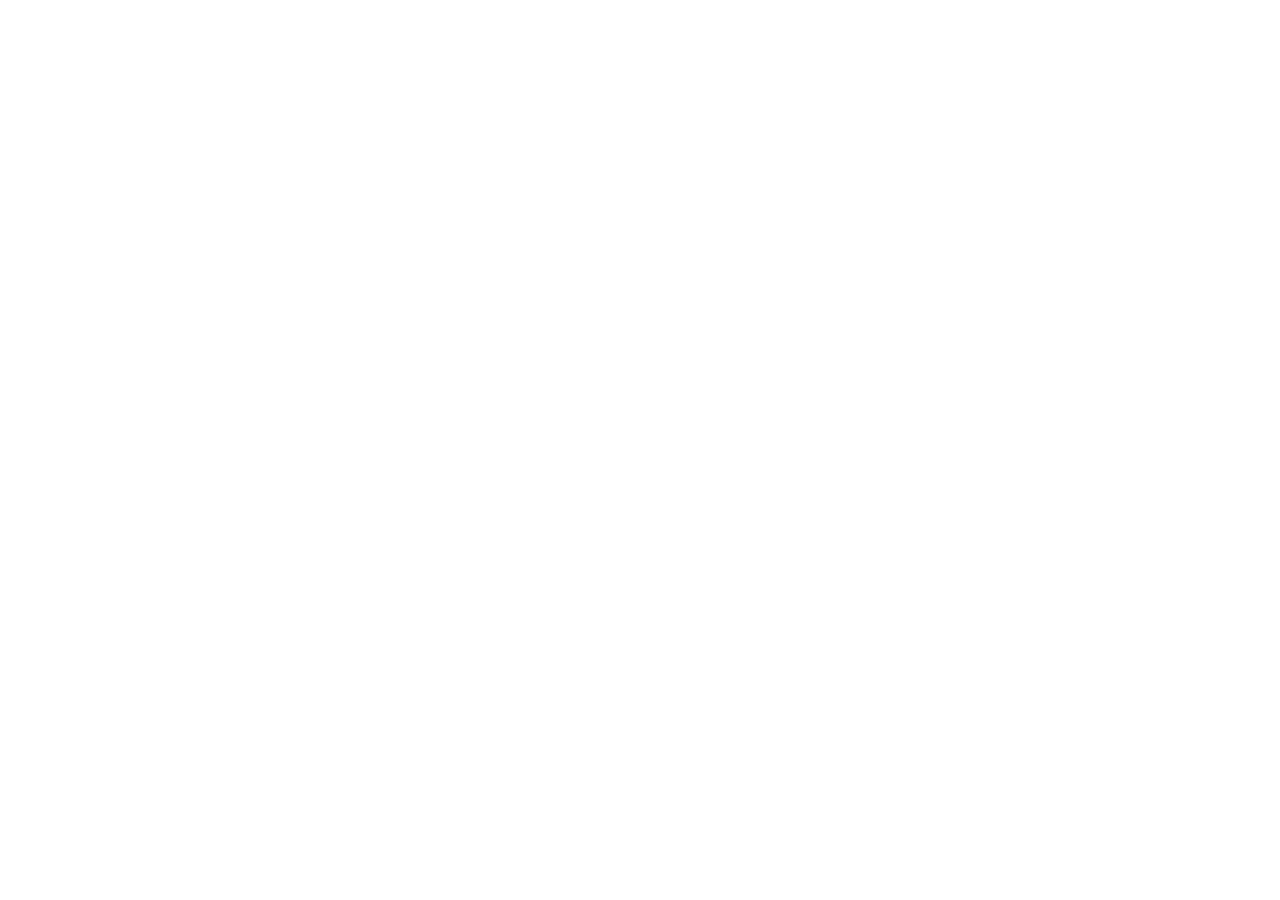
==== index.html @ 957616a2 "Add index.html with redirect to Discord link" ====
<!DOCTYPE html>
<html lang="ja">
<head>
    <meta charset="UTF-8">
    <meta http-equiv="refresh" content="0;url=https://discord.gg/proswipe">
    <title>...</title>
</head>
<body>
    <p>Discord.<a href="https://discord.gg/proswipe">click</a>/</p>
</body>
</html>
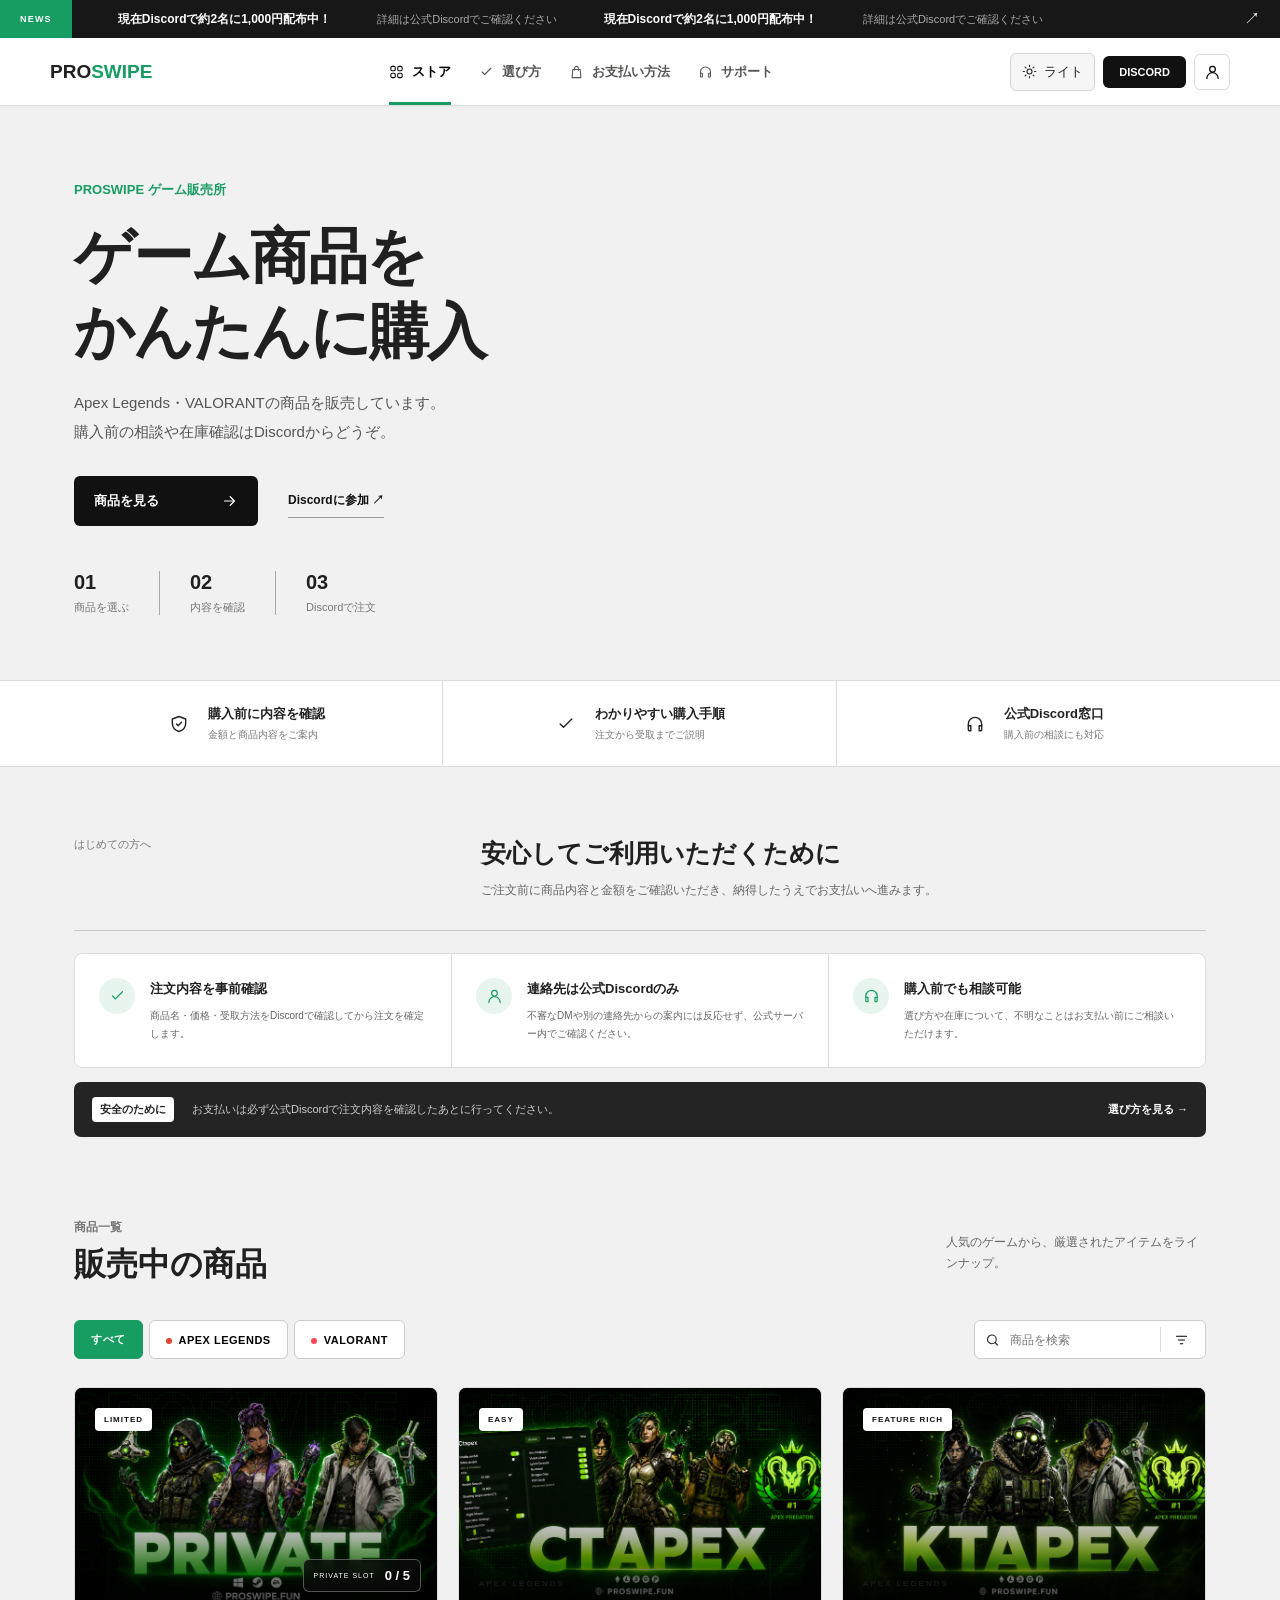
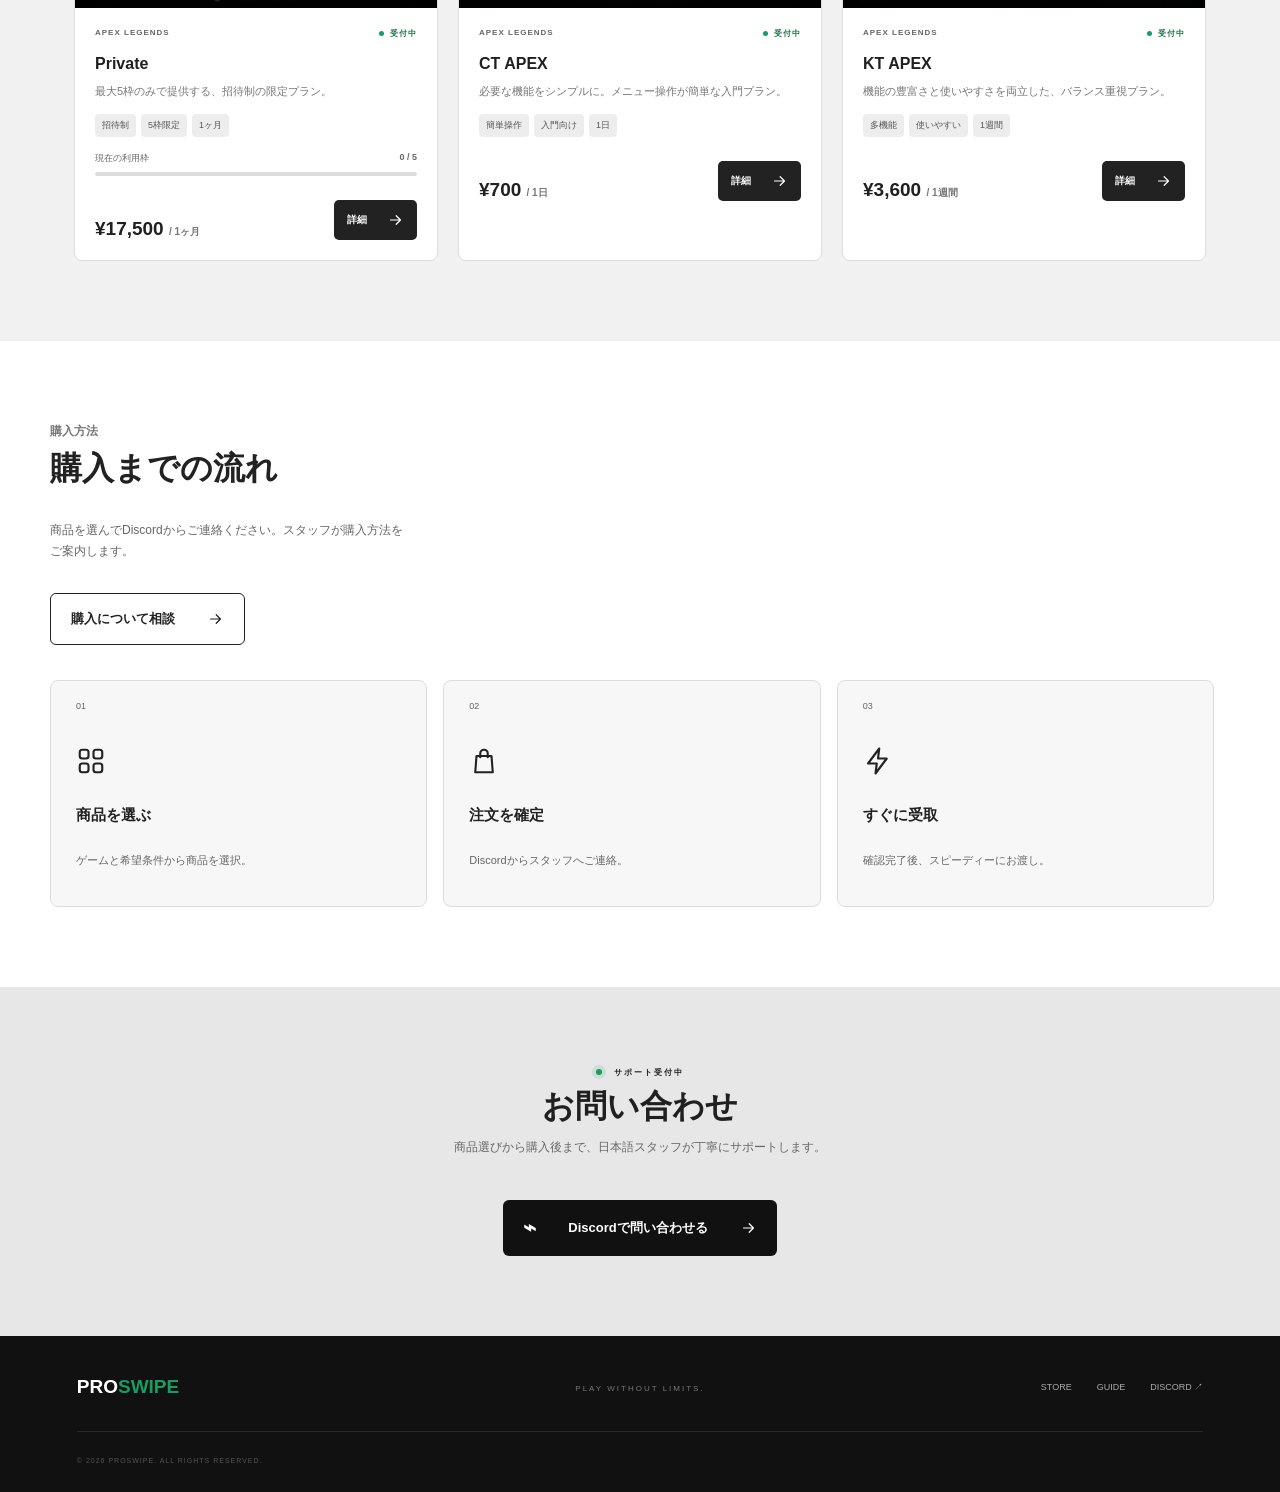
==== commit fb3a25b3: "Add files via upload" ====
--- a/index.html
+++ b/index.html
@@ -1,11 +1,155 @@
-<!DOCTYPE html>
+<!doctype html>
 <html lang="ja">
 <head>
-    <meta charset="UTF-8">
-    <meta http-equiv="refresh" content="0;url=https://discord.gg/proswipe">
-    <title>...</title>
+  <meta charset="UTF-8">
+  <meta name="viewport" content="width=device-width, initial-scale=1.0">
+  <meta name="description" content="PROSWIPE - Apex Legends / VALORANT デジタルストア">
+  <title>PROSWIPE — Game Marketplace</title>
+  <link rel="stylesheet" href="styles.css">
+  <link rel="stylesheet" href="simple.css">
 </head>
 <body>
-    <p>Discord.<a href="https://discord.gg/proswipe">click</a>/</p>
+  <svg class="svg-sprite" aria-hidden="true">
+    <symbol id="i-grid" viewBox="0 0 24 24"><rect x="3" y="3" width="7" height="7" rx="2"/><rect x="14" y="3" width="7" height="7" rx="2"/><rect x="3" y="14" width="7" height="7" rx="2"/><rect x="14" y="14" width="7" height="7" rx="2"/></symbol>
+    <symbol id="i-bag" viewBox="0 0 24 24"><path d="M6 8h12l1 13H5L6 8Z"/><path d="M9 9V6a3 3 0 0 1 6 0v3"/></symbol>
+    <symbol id="i-user" viewBox="0 0 24 24"><circle cx="12" cy="8" r="4"/><path d="M4 21a8 8 0 0 1 16 0"/></symbol>
+    <symbol id="i-search" viewBox="0 0 24 24"><circle cx="11" cy="11" r="7"/><path d="m20 20-4-4"/></symbol>
+    <symbol id="i-shield" viewBox="0 0 24 24"><path d="M12 3 4 6v5c0 5.2 3.4 8.5 8 10 4.6-1.5 8-4.8 8-10V6l-8-3Z"/><path d="m9 12 2 2 4-4"/></symbol>
+    <symbol id="i-bolt" viewBox="0 0 24 24"><path d="m13 2-9 12h7l-1 8 9-12h-7l1-8Z"/></symbol>
+    <symbol id="i-headset" viewBox="0 0 24 24"><path d="M4 14v-2a8 8 0 0 1 16 0v2"/><path d="M4 14h3v6H5a1 1 0 0 1-1-1v-5Zm16 0h-3v6h2a1 1 0 0 0 1-1v-5Z"/></symbol>
+    <symbol id="i-arrow" viewBox="0 0 24 24"><path d="M5 12h14m-6-6 6 6-6 6"/></symbol>
+    <symbol id="i-filter" viewBox="0 0 24 24"><path d="M4 6h16M7 12h10m-7 6h4"/></symbol>
+    <symbol id="i-check" viewBox="0 0 24 24"><path d="m5 12 4 4L19 6"/></symbol>
+    <symbol id="i-menu" viewBox="0 0 24 24"><path d="M4 7h16M4 12h16M4 17h16"/></symbol>
+    <symbol id="i-x" viewBox="0 0 24 24"><path d="m6 6 12 12M18 6 6 18"/></symbol>
+    <symbol id="i-sun" viewBox="0 0 24 24"><circle cx="12" cy="12" r="4"/><path d="M12 2v2m0 16v2M4.93 4.93l1.42 1.42m11.3 11.3 1.42 1.42M2 12h2m16 0h2M4.93 19.07l1.42-1.42m11.3-11.3 1.42-1.42"/></symbol>
+    <symbol id="i-moon" viewBox="0 0 24 24"><path d="M20 15.2A8.5 8.5 0 0 1 8.8 4 8.5 8.5 0 1 0 20 15.2Z"/></symbol>
+  </svg>
+
+  <div class="noise"></div>
+  <a class="news-bar" href="https://discord.gg/proswipe" target="_blank" rel="noopener" aria-label="Discordキャンペーンを見る">
+    <span class="news-label">NEWS</span>
+    <span class="news-window"><span class="news-track"><b>現在Discordで約2名に1,000円配布中！</b><span>詳細は公式Discordでご確認ください</span><b>現在Discordで約2名に1,000円配布中！</b><span>詳細は公式Discordでご確認ください</span></span></span>
+    <span class="news-arrow">↗</span>
+  </a>
+  <header class="topbar">
+    <a class="brand" href="#top" aria-label="PROSWIPE ホーム">
+      <span class="brand-mark"><span></span><span></span><span></span></span>
+      <span>PRO<span>SWIPE</span></span>
+    </a>
+    <nav class="desktop-nav" aria-label="メインナビゲーション">
+      <a class="active" href="#products"><svg><use href="#i-grid"/></svg>ストア</a>
+      <a href="guide.html"><svg><use href="#i-check"/></svg>選び方</a>
+      <a href="payment.html"><svg><use href="#i-bag"/></svg>お支払い方法</a>
+      <a href="#support"><svg><use href="#i-headset"/></svg>サポート</a>
+    </nav>
+    <div class="header-actions">
+      <button class="theme-toggle" type="button" aria-label="ダークモードに切り替え" aria-pressed="false">
+        <svg class="theme-icon sun"><use href="#i-sun"/></svg>
+        <svg class="theme-icon moon"><use href="#i-moon"/></svg>
+        <span class="theme-label">ライト</span>
+      </button>
+      <a class="discord-small" href="https://discord.gg/proswipe" target="_blank" rel="noopener">DISCORD</a>
+      <button class="icon-button" aria-label="アカウント"><svg><use href="#i-user"/></svg></button>
+      <button class="menu-button" aria-label="メニューを開く"><svg><use href="#i-menu"/></svg></button>
+    </div>
+  </header>
+
+  <div class="mobile-menu" aria-hidden="true">
+    <a href="#products">ストア</a><a href="guide.html">選び方</a><a href="payment.html">お支払い方法</a><a href="#support">サポート</a>
+  </div>
+
+  <main id="top">
+    <section class="hero">
+      <div class="hero-copy">
+        <div class="eyebrow">PROSWIPE ゲーム販売所</div>
+        <h1>ゲーム商品を<br>かんたんに購入</h1>
+        <p>Apex Legends・VALORANTの商品を販売しています。<br>購入前の相談や在庫確認はDiscordからどうぞ。</p>
+        <div class="hero-actions">
+          <a class="primary-button" href="#products">商品を見る <svg><use href="#i-arrow"/></svg></a>
+          <a class="text-link" href="https://discord.gg/proswipe" target="_blank" rel="noopener">Discordに参加 <span>↗</span></a>
+        </div>
+        <div class="stats">
+          <div><strong>01</strong><span>商品を選ぶ</span></div>
+          <div><strong>02</strong><span>内容を確認</span></div>
+          <div><strong>03</strong><span>Discordで注文</span></div>
+        </div>
+      </div>
+      <div class="hero-visual" aria-label="PROSWIPE visual">
+        <div class="orbit orbit-one"></div><div class="orbit orbit-two"></div>
+        <div class="crosshair"><span></span><span></span></div>
+        <div class="visual-card back-card"><small>SECURE MARKET</small><b>VALORANT</b><span>VERIFIED</span></div>
+        <div class="visual-card front-card"><div class="card-top"><span>PS / 001</span><span>APEX</span></div><div class="monogram">P</div><div class="card-bottom"><b>PROSWIPE</b><span>PREMIUM<br>SELECTION</span></div></div>
+        <div class="floating-tag tag-one">VERIFIED <svg><use href="#i-check"/></svg></div>
+        <div class="floating-tag tag-two">INSTANT</div>
+      </div>
+    </section>
+
+    <section class="benefit-strip" aria-label="サービスの特徴">
+      <div><svg><use href="#i-shield"/></svg><span><b>購入前に内容を確認</b><small>金額と商品内容をご案内</small></span></div>
+      <div><svg><use href="#i-check"/></svg><span><b>わかりやすい購入手順</b><small>注文から受取までご説明</small></span></div>
+      <div><svg><use href="#i-headset"/></svg><span><b>公式Discord窓口</b><small>購入前の相談にも対応</small></span></div>
+    </section>
+
+    <section class="trust-panel" aria-label="安心して利用するためのご案内">
+      <div class="trust-heading"><span>はじめての方へ</span><h2>安心してご利用いただくために</h2><p>ご注文前に商品内容と金額をご確認いただき、納得したうえでお支払いへ進みます。</p></div>
+      <div class="trust-items">
+        <article><span class="trust-icon"><svg><use href="#i-check"/></svg></span><div><h3>注文内容を事前確認</h3><p>商品名・価格・受取方法をDiscordで確認してから注文を確定します。</p></div></article>
+        <article><span class="trust-icon"><svg><use href="#i-user"/></svg></span><div><h3>連絡先は公式Discordのみ</h3><p>不審なDMや別の連絡先からの案内には反応せず、公式サーバー内でご確認ください。</p></div></article>
+        <article><span class="trust-icon"><svg><use href="#i-headset"/></svg></span><div><h3>購入前でも相談可能</h3><p>選び方や在庫について、不明なことはお支払い前にご相談いただけます。</p></div></article>
+      </div>
+      <div class="trust-alert"><strong>安全のために</strong><span>お支払いは必ず公式Discordで注文内容を確認したあとに行ってください。</span><a href="guide.html">選び方を見る →</a></div>
+    </section>
+
+    <section class="catalog section" id="products">
+      <div class="section-heading">
+        <div><span class="section-number">商品一覧</span><h2>販売中の商品</h2></div>
+        <p>人気のゲームから、厳選されたアイテムをラインナップ。</p>
+      </div>
+      <div class="toolbar">
+        <div class="game-tabs" role="tablist">
+          <button class="tab active" data-game="all">すべて</button>
+          <button class="tab" data-game="apex"><span class="apex-dot"></span>APEX LEGENDS</button>
+          <button class="tab" data-game="valorant"><span class="val-dot"></span>VALORANT</button>
+        </div>
+        <div class="search-wrap"><svg><use href="#i-search"/></svg><input id="product-search" type="search" placeholder="商品を検索" aria-label="商品を検索"><button aria-label="フィルター"><svg><use href="#i-filter"/></svg></button></div>
+      </div>
+
+      <div class="product-grid">
+        <article class="product-card private-product" data-game="apex" data-name="apex legends private プライベート slot 招待制">
+          <div class="product-art product-thumbnail private-thumb"><img src="prvpx.png" alt="Private APEX サムネイル" onerror="this.hidden=true"><span class="badge">LIMITED</span><div class="image-fallback"><strong>PRIVATE</strong><small>APEX LEGENDS</small></div><div class="slot-badge"><span>PRIVATE SLOT</span><b>0 / 5</b></div></div>
+          <div class="product-info"><div class="product-meta"><span>APEX LEGENDS</span><span class="stock slot-open">受付中</span></div><h3>Private</h3><p>最大5枠のみで提供する、招待制の限定プラン。</p><div class="feature-chips"><span>招待制</span><span>5枠限定</span><span>1ヶ月</span></div><div class="slot-meter"><div><span>現在の利用枠</span><b>0 / 5</b></div><div class="meter"><i style="width:0%"></i></div></div><div class="product-bottom"><strong>¥17,500 <small>/ 1ヶ月</small></strong><a class="buy-button" href="private.html">詳細 <svg><use href="#i-arrow"/></svg></a></div></div>
+        </article>
+        <article class="product-card" data-game="apex" data-name="apex legends ct apex シンプル 簡単 1日">
+          <div class="product-art product-thumbnail ct-thumb"><img src="cpx.png" alt="CT APEX サムネイル" onerror="this.hidden=true"><span class="badge">EASY</span><div class="image-fallback"><strong>CT APEX</strong><small>DAILY PLAN</small></div><small>APEX LEGENDS</small></div>
+          <div class="product-info"><div class="product-meta"><span>APEX LEGENDS</span><span class="stock">受付中</span></div><h3>CT APEX</h3><p>必要な機能をシンプルに。メニュー操作が簡単な入門プラン。</p><div class="feature-chips"><span>簡単操作</span><span>入門向け</span><span>1日</span></div><div class="product-bottom"><strong>¥700 <small>/ 1日</small></strong><button class="buy-button" data-product="CT APEX（1日）">詳細 <svg><use href="#i-arrow"/></svg></button></div></div>
+        </article>
+        <article class="product-card" data-game="apex" data-name="apex legends kt apex 多機能 使いやすい 1週間">
+          <div class="product-art product-thumbnail kt-thumb"><img src="ktpx.png" alt="KT APEX サムネイル" onerror="this.hidden=true"><span class="badge">FEATURE RICH</span><div class="image-fallback"><strong>KT APEX</strong><small>WEEKLY PLAN</small></div><small>APEX LEGENDS</small></div>
+          <div class="product-info"><div class="product-meta"><span>APEX LEGENDS</span><span class="stock">受付中</span></div><h3>KT APEX</h3><p>機能の豊富さと使いやすさを両立した、バランス重視プラン。</p><div class="feature-chips"><span>多機能</span><span>使いやすい</span><span>1週間</span></div><div class="product-bottom"><strong>¥3,600 <small>/ 1週間</small></strong><button class="buy-button" data-product="KT APEX（1週間）">詳細 <svg><use href="#i-arrow"/></svg></button></div></div>
+        </article>
+      </div>
+      <div class="empty-state">該当する商品が見つかりませんでした。</div>
+    </section>
+
+    <section class="guide section" id="guide">
+      <div class="guide-copy"><span class="section-number light">購入方法</span><h2>購入までの流れ</h2><p>商品を選んでDiscordからご連絡ください。スタッフが購入方法をご案内します。</p><a class="outline-button" href="https://discord.gg/proswipe" target="_blank" rel="noopener">購入について相談 <svg><use href="#i-arrow"/></svg></a></div>
+      <div class="steps">
+        <div><span>01</span><svg><use href="#i-grid"/></svg><h3>商品を選ぶ</h3><p>ゲームと希望条件から商品を選択。</p></div>
+        <div><span>02</span><svg><use href="#i-bag"/></svg><h3>注文を確定</h3><p>Discordからスタッフへご連絡。</p></div>
+        <div><span>03</span><svg><use href="#i-bolt"/></svg><h3>すぐに受取</h3><p>確認完了後、スピーディーにお渡し。</p></div>
+      </div>
+    </section>
+
+    <section class="cta section" id="support">
+      <div><span class="status-dot"></span> サポート受付中</div><h2>お問い合わせ</h2><p>商品選びから購入後まで、日本語スタッフが丁寧にサポートします。</p><a class="discord-button" href="https://discord.gg/proswipe" target="_blank" rel="noopener"><span class="discord-icon">⌁</span> Discordで問い合わせる <svg><use href="#i-arrow"/></svg></a>
+    </section>
+  </main>
+
+  <footer><a class="brand footer-brand" href="#top"><span class="brand-mark"><span></span><span></span><span></span></span><span>PRO<span>SWIPE</span></span></a><p>PLAY WITHOUT LIMITS.</p><div><a href="#products">STORE</a><a href="#guide">GUIDE</a><a href="https://discord.gg/proswipe" target="_blank" rel="noopener">DISCORD ↗</a></div><small>© 2026 PROSWIPE. ALL RIGHTS RESERVED.</small></footer>
+
+  <div class="modal" aria-hidden="true"><div class="modal-backdrop"></div><div class="modal-panel"><button class="modal-close" aria-label="閉じる"><svg><use href="#i-x"/></svg></button><span>SELECTED ITEM</span><h2 id="modal-title">商品名</h2><p>ご購入・在庫確認はDiscordで承っています。スタッフが内容をご案内します。</p><a class="primary-button" href="https://discord.gg/proswipe" target="_blank" rel="noopener">Discordで問い合わせ <svg><use href="#i-arrow"/></svg></a></div></div>
+  <script src="theme.js?v=2"></script>
+  <script src="script.js?v=2"></script>
 </body>
 </html>
--- a/styles.css
+++ b/styles.css
@@ -0,0 +1,3 @@
+:root{--bg:#d5d5d3;--paper:#efefed;--ink:#0a0a0a;--muted:#696967;--line:#b9b9b6;--white:#fff;--red:#e3382f;--dark:#111211}*{box-sizing:border-box}html{scroll-behavior:smooth}body{margin:0;background:var(--bg);color:var(--ink);font-family:Inter,"Noto Sans JP",sans-serif}.svg-sprite{position:absolute;width:0;height:0;overflow:hidden}svg{width:20px;height:20px;fill:none;stroke:currentColor;stroke-width:1.7;stroke-linecap:round;stroke-linejoin:round}.noise{position:fixed;inset:0;pointer-events:none;opacity:.045;z-index:20;background-image:url("data:image/svg+xml,%3Csvg viewBox='0 0 180 180' xmlns='http://www.w3.org/2000/svg'%3E%3Cfilter id='n'%3E%3CfeTurbulence type='fractalNoise' baseFrequency='.9' numOctaves='4' stitchTiles='stitch'/%3E%3C/filter%3E%3Crect width='100%25' height='100%25' filter='url(%23n)' opacity='.35'/%3E%3C/svg%3E")}.topbar{height:76px;border-bottom:1px solid rgba(0,0,0,.18);display:flex;align-items:center;justify-content:space-between;padding:0 4.5vw;position:sticky;top:0;background:rgba(213,213,211,.91);backdrop-filter:blur(16px);z-index:10}.brand{display:flex;align-items:center;gap:12px;text-decoration:none;color:var(--ink);font-size:18px;font-weight:800;letter-spacing:-.7px}.brand>span:last-child>span{font-weight:400}.brand-mark{display:flex;gap:2px;height:24px;align-items:flex-end}.brand-mark span{display:block;width:5px;background:#0b0b0b;transform:skew(-18deg)}.brand-mark span:nth-child(1){height:13px}.brand-mark span:nth-child(2){height:20px}.brand-mark span:nth-child(3){height:16px}.desktop-nav{display:flex;height:100%;gap:34px}.desktop-nav a{color:#565654;text-decoration:none;font-size:12px;font-weight:600;display:flex;align-items:center;gap:8px;position:relative}.desktop-nav a svg{width:15px}.desktop-nav a.active,.desktop-nav a:hover{color:#000}.desktop-nav a.active:after{content:"";height:2px;background:#000;position:absolute;bottom:0;left:0;right:0}.header-actions{display:flex;gap:8px;align-items:center}.discord-small{font-size:10px;font-weight:700;letter-spacing:1.5px;background:#111;color:#fff;text-decoration:none;padding:11px 15px}.icon-button,.menu-button{width:36px;height:36px;border:1px solid #aaa;background:transparent;display:grid;place-items:center;cursor:pointer}.icon-button svg,.menu-button svg{width:17px}.menu-button{display:none}.mobile-menu{display:none}.hero{min-height:690px;display:grid;grid-template-columns:1.05fr .95fr;max-width:1500px;margin:auto;padding:86px 6vw 70px;overflow:hidden}.hero-copy{position:relative;z-index:2}.eyebrow,.section-number{font-size:10px;letter-spacing:2.3px;font-weight:700;color:#525250}.eyebrow span{display:inline-block;width:23px;height:2px;background:#111;vertical-align:middle;margin-right:9px}.hero h1{font-size:clamp(72px,8vw,126px);line-height:.77;letter-spacing:-8px;margin:32px 0 38px;font-weight:800}.hero h1 span{color:transparent;-webkit-text-stroke:1.6px #111}.hero-copy>p{color:#555553;line-height:1.9;font-size:13px}.hero-actions{display:flex;align-items:center;gap:30px;margin-top:35px}.primary-button,.outline-button,.discord-button{display:inline-flex;align-items:center;justify-content:space-between;gap:32px;background:#111;color:#fff;padding:17px 20px;text-decoration:none;font-size:12px;font-weight:700;min-width:184px;transition:.2s}.primary-button:hover{transform:translateY(-2px);background:#292929}.primary-button svg,.outline-button svg,.discord-button svg,.buy-button svg{width:17px}.text-link{color:#111;font-size:12px;font-weight:600;text-decoration:none;border-bottom:1px solid #999;padding:8px 0}.stats{display:flex;gap:0;margin-top:64px}.stats div{display:flex;flex-direction:column;border-left:1px solid #aaa;padding:0 36px}.stats div:first-child{padding-left:0;border:0}.stats strong{font-size:21px}.stats span{color:#777;font-size:9px;margin-top:6px;letter-spacing:1px}.hero-visual{position:relative;min-height:500px;display:grid;place-items:center}.orbit{position:absolute;border:1px solid rgba(0,0,0,.15);border-radius:50%}.orbit-one{width:520px;height:520px}.orbit-two{width:380px;height:380px}.crosshair{position:absolute;inset:0}.crosshair:before,.crosshair:after{content:"";position:absolute;background:rgba(0,0,0,.13)}.crosshair:before{width:100%;height:1px;top:50%}.crosshair:after{height:100%;width:1px;left:50%}.visual-card{position:absolute;width:280px;height:390px;padding:22px;box-shadow:0 28px 60px rgba(0,0,0,.18)}.front-card{background:#0d0e0d;color:#fff;transform:rotate(7deg);z-index:3;display:flex;flex-direction:column;justify-content:space-between}.back-card{background:#f5f5f2;transform:translate(-90px,-20px) rotate(-13deg);display:flex;flex-direction:column;justify-content:space-between}.back-card small,.back-card span{font-size:8px;letter-spacing:2px}.back-card b{font-size:30px}.card-top,.card-bottom{display:flex;justify-content:space-between;font-size:8px;letter-spacing:1.5px}.card-bottom b{font-size:12px}.card-bottom span{text-align:right;color:#888}.monogram{font-size:160px;text-align:center;line-height:1;font-weight:800;font-style:italic;letter-spacing:-20px;color:#e7e7e3;transform:skew(-10deg)}.floating-tag{position:absolute;background:#fff;padding:11px 13px;font-size:8px;letter-spacing:1px;font-weight:700;z-index:4;box-shadow:0 9px 22px rgba(0,0,0,.13);display:flex;align-items:center;gap:8px}.floating-tag svg{width:12px}.tag-one{right:2%;top:20%}.tag-two{left:3%;bottom:18%;background:#111;color:#fff}.benefit-strip{background:#111;color:#fff;display:grid;grid-template-columns:repeat(3,1fr);padding:0 5vw}.benefit-strip>div{display:flex;justify-content:center;align-items:center;gap:17px;padding:27px;border-right:1px solid #303030}.benefit-strip>div:last-child{border:0}.benefit-strip svg{width:24px}.benefit-strip span{display:flex;flex-direction:column;gap:5px}.benefit-strip b{font-size:11px}.benefit-strip small{font-size:9px;color:#888}.section{padding:110px 6vw}.catalog{max-width:1500px;margin:auto}.section-heading{display:flex;align-items:flex-end;justify-content:space-between;margin-bottom:50px}.section-heading h2,.guide h2,.cta h2{font-size:clamp(48px,6vw,86px);line-height:.9;letter-spacing:-5px;margin:15px 0 0}.section-heading h2 em,.guide h2 em,.cta h2 em{font-weight:400;color:transparent;-webkit-text-stroke:1px currentColor}.section-heading p{font-size:11px;color:#666;max-width:260px;line-height:1.7}.toolbar{display:flex;justify-content:space-between;border-top:1px solid #aaa;padding-top:20px;margin-bottom:28px}.game-tabs{display:flex;gap:6px}.tab{border:1px solid #aaa;background:transparent;padding:11px 15px;font-size:9px;font-weight:700;letter-spacing:.5px;cursor:pointer}.tab.active{background:#111;color:#fff;border-color:#111}.apex-dot,.val-dot{display:inline-block;width:6px;height:6px;border-radius:50%;margin-right:7px;background:#e54435}.val-dot{background:#ff4655}.search-wrap{border-bottom:1px solid #999;display:flex;align-items:center}.search-wrap svg{width:15px}.search-wrap input{background:transparent;border:0;outline:0;padding:10px;width:160px;font-size:11px}.search-wrap button{background:transparent;border:0;border-left:1px solid #aaa;display:grid;place-items:center;height:25px;padding-left:13px}.product-grid{display:grid;grid-template-columns:repeat(3,1fr);gap:18px}.product-card{background:#e8e8e5;border:1px solid #bdbdb9;transition:.25s}.product-card:hover{transform:translateY(-5px);box-shadow:0 18px 30px rgba(0,0,0,.1)}.product-card.hide{display:none}.product-art{height:300px;position:relative;overflow:hidden;padding:20px;display:flex;align-items:center;justify-content:center}.product-art:after{content:"";position:absolute;inset:12px;border:1px solid rgba(255,255,255,.18)}.apex-art{background:#272927;color:white}.apex-art.alt{background:#7c7e7a}.val-art{background:#e9e8e3;color:#111}.badge{position:absolute;top:20px;left:20px;background:#fff;color:#111;font-size:8px;font-weight:700;letter-spacing:1px;padding:7px 9px;z-index:2}.badge.dark{background:#111;color:white}.product-art>small{position:absolute;bottom:20px;left:20px;font-size:8px;letter-spacing:2px;z-index:2}.apex-symbol,.val-symbol{font-size:130px;font-weight:800;line-height:1;transform:skew(-8deg);position:relative;z-index:1}.apex-symbol{color:#deded8}.val-symbol{font-weight:400;clip-path:polygon(0 0,100% 0,70% 100%,35% 70%);background:#111;color:#eee;padding:0 38px}.rank-mark{font-size:110px;font-family:serif}.grid-lines{position:absolute;inset:0;background-image:linear-gradient(rgba(255,255,255,.06) 1px,transparent 1px),linear-gradient(90deg,rgba(255,255,255,.06) 1px,transparent 1px);background-size:32px 32px}.scanline{position:absolute;width:140%;height:30px;background:#d3d2cd;transform:rotate(-20deg)}.product-info{padding:22px}.product-meta{display:flex;justify-content:space-between;font-size:8px;font-weight:700;letter-spacing:1px;color:#666}.stock{color:#237044}.stock:before{content:"";display:inline-block;width:5px;height:5px;background:#36a96c;border-radius:50%;margin-right:6px}.stock.limited{color:#9a542c}.stock.limited:before{background:#d87b44}.product-info h3{font-size:16px;margin:16px 0 7px}.product-info p{font-size:10px;color:#777}.product-bottom{display:flex;justify-content:space-between;align-items:flex-end;margin-top:30px}.product-bottom strong{font-size:20px}.product-bottom strong small{font-size:10px;color:#777}.buy-button{background:transparent;border:0;border-bottom:1px solid #777;padding:7px 0;display:flex;gap:20px;font-weight:700;font-size:10px;cursor:pointer}.empty-state{display:none;text-align:center;padding:60px;color:#666;font-size:12px}.guide{background:#111;color:#fff;display:grid;grid-template-columns:.8fr 1.2fr;gap:8vw}.section-number.light{color:#777}.guide-copy>p{color:#888;font-size:11px;line-height:1.8;max-width:360px;margin:30px 0}.outline-button{background:transparent;border:1px solid #555}.outline-button:hover{background:#fff;color:#111}.steps{display:grid;grid-template-columns:repeat(3,1fr);align-items:end}.steps>div{min-height:310px;border-left:1px solid #383838;padding:25px;display:flex;flex-direction:column;justify-content:flex-end;position:relative}.steps>div>span{position:absolute;top:20px;font-size:9px;color:#666}.steps svg{width:30px;height:30px;margin-bottom:35px}.steps h3{font-size:13px}.steps p{font-size:9px;line-height:1.7;color:#777}.cta{text-align:center;background:#e6e6e3}.cta>div{font-size:8px;letter-spacing:2px;font-weight:700}.status-dot{display:inline-block;width:6px;height:6px;background:#32a468;border-radius:50%;margin-right:7px;box-shadow:0 0 0 4px rgba(50,164,104,.15)}.cta p{color:#666;font-size:11px}.discord-button{margin:32px auto 0;max-width:330px}.discord-icon{font-size:22px}footer{background:#111;color:#fff;padding:55px 6vw 28px;display:grid;grid-template-columns:1fr 1fr 1fr;gap:30px;align-items:start}.footer-brand{color:#fff}.footer-brand .brand-mark span{background:#fff}footer p{font-size:8px;letter-spacing:2px;color:#777;text-align:center}footer>div{text-align:right}footer>div a{color:#aaa;text-decoration:none;font-size:9px;margin-left:25px}footer small{grid-column:1/-1;border-top:1px solid #292929;padding-top:25px;color:#555;font-size:7px;letter-spacing:1px}.modal{position:fixed;inset:0;z-index:30;display:none;place-items:center}.modal.open{display:grid}.modal-backdrop{position:absolute;inset:0;background:rgba(0,0,0,.72);backdrop-filter:blur(5px)}.modal-panel{position:relative;background:#e8e8e5;width:min(500px,90vw);padding:55px;z-index:2}.modal-panel>span{font-size:8px;letter-spacing:2px}.modal-panel h2{font-size:32px;margin:18px 0}.modal-panel p{font-size:11px;color:#666;line-height:1.8;margin-bottom:30px}.modal-close{position:absolute;right:18px;top:18px;background:transparent;border:0;cursor:pointer}.modal-close svg{width:22px}
+@media(max-width:900px){.desktop-nav{display:none}.menu-button{display:grid}.mobile-menu{position:fixed;top:76px;left:0;right:0;background:#111;z-index:9;padding:25px;flex-direction:column;gap:20px}.mobile-menu.open{display:flex}.mobile-menu a{color:#fff;text-decoration:none;font-size:13px}.hero{grid-template-columns:1fr;padding-top:65px}.hero-visual{min-height:540px;margin-top:30px}.benefit-strip>div{padding:20px 8px}.product-grid{grid-template-columns:repeat(2,1fr)}.product-card:last-child{grid-column:1/-1;width:50%}.guide{grid-template-columns:1fr}.steps{margin-top:35px}.section-heading{align-items:start}.section-heading p{display:none}}
+@media(max-width:600px){.topbar{height:66px;padding:0 20px}.discord-small,.icon-button{display:none}.mobile-menu{top:66px}.hero{padding:55px 20px 40px}.hero h1{font-size:65px;letter-spacing:-5px}.hero-copy>p br{display:none}.hero-actions{gap:20px}.primary-button{min-width:160px}.stats{margin-top:45px}.stats div{padding:0 17px}.hero-visual{min-height:430px}.orbit-one{width:390px;height:390px}.orbit-two{width:280px;height:280px}.visual-card{width:210px;height:300px}.back-card{transform:translate(-55px,-15px) rotate(-13deg)}.monogram{font-size:110px}.tag-one{right:-4%}.benefit-strip{grid-template-columns:1fr;padding:10px 20px}.benefit-strip>div{justify-content:flex-start;border-right:0;border-bottom:1px solid #303030}.section{padding:75px 20px}.section-heading h2,.guide h2,.cta h2{font-size:48px;letter-spacing:-3px}.toolbar{flex-direction:column;gap:18px}.game-tabs{overflow-x:auto}.tab{white-space:nowrap}.search-wrap input{width:100%}.product-grid{grid-template-columns:1fr}.product-card:last-child{grid-column:auto;width:auto}.product-art{height:275px}.steps{grid-template-columns:1fr}.steps>div{min-height:180px;border-left:0;border-top:1px solid #383838}.steps svg{margin-bottom:12px}.cta h2{font-size:52px}footer{grid-template-columns:1fr;text-align:center}footer p,footer>div{text-align:center}footer>div a{margin:0 10px}footer small{grid-column:auto}.modal-panel{padding:42px 25px}}
--- a/simple.css
+++ b/simple.css
@@ -0,0 +1,87 @@
+/* シンプルで実用的な販売サイト用の上書きデザイン */
+:root{--bg:#f1f1f1;--paper:#fff;--ink:#202020;--line:#dedede}
+body{background:var(--bg);color:var(--ink);font-family:"Yu Gothic UI",Meiryo,sans-serif}
+.news-bar{height:38px;background:#171717;color:#fff;display:flex;align-items:center;text-decoration:none;overflow:hidden;position:relative;z-index:11}.news-label{height:100%;display:grid;place-items:center;background:#fff;color:#111;font-size:9px;font-weight:800;letter-spacing:1.2px;padding:0 20px;flex:none}.news-window{overflow:hidden;flex:1}.news-track{width:max-content;display:flex;align-items:center;gap:46px;white-space:nowrap;padding-left:46px;animation:news-scroll 22s linear infinite;font-size:11px}.news-track b{font-size:12px}.news-track span{color:#aaa}.news-arrow{padding:0 20px;flex:none}
+@keyframes news-scroll{to{transform:translateX(-50%)}}
+.noise,.hero-visual{display:none}
+.topbar{height:68px;background:#fff;padding:0 max(24px,calc((100vw - 1180px)/2));border-color:#ddd;box-shadow:0 1px 4px rgba(0,0,0,.04)}
+.brand{font-size:19px;letter-spacing:0}.brand-mark{display:none}
+.desktop-nav{gap:28px}.desktop-nav a{font-size:13px}.desktop-nav a.active:after{height:3px}
+.discord-small{border-radius:6px;font-size:11px;letter-spacing:0;padding:10px 16px}
+.icon-button{border-color:#ddd;border-radius:6px}
+.theme-toggle{height:38px;border:1px solid #d4d4d4;border-radius:6px;background:#f6f6f6;color:#222;padding:0 11px;display:flex;align-items:center;gap:7px;cursor:pointer;font:600 11px inherit}.theme-toggle svg{width:15px;height:15px}.theme-toggle .moon{display:none}
+.hero{min-height:auto;display:block;max-width:1180px;padding:75px 24px 65px}
+.hero-copy{max-width:720px}.eyebrow{font-size:13px;letter-spacing:0;color:#555}.eyebrow span{display:none}
+.hero h1{font-size:clamp(38px,5vw,60px);line-height:1.25;letter-spacing:-2px;margin:20px 0}.hero h1 span{color:inherit;-webkit-text-stroke:0}
+.hero-copy>p{font-size:15px;line-height:1.9;color:#555}.hero-actions{margin-top:30px}
+.primary-button,.outline-button,.discord-button{border-radius:6px;padding:15px 20px;font-size:13px}.primary-button:hover{transform:none}
+.stats{margin-top:45px}.stats div{padding:0 30px}.stats strong{font-size:20px}.stats span{font-size:11px;letter-spacing:0}
+.benefit-strip{background:#fff;color:#222;padding:0 max(24px,calc((100vw - 1180px)/2));border-top:1px solid #ddd;border-bottom:1px solid #ddd}
+.benefit-strip>div{border-color:#ddd;padding:24px}.benefit-strip small{color:#777;font-size:10px}.benefit-strip b{font-size:13px}
+.trust-panel{max-width:1180px;margin:70px auto 0;padding:0 24px}.trust-heading{display:grid;grid-template-columns:1fr 2fr;column-gap:45px;border-bottom:1px solid #ccc;padding-bottom:28px}.trust-heading>span{font-size:11px;color:#777}.trust-heading h2{font-size:25px;margin:0}.trust-heading p{grid-column:2;font-size:12px;color:#666;line-height:1.8;margin:10px 0 0}.trust-items{display:grid;grid-template-columns:repeat(3,1fr);gap:1px;background:#ddd;border:1px solid #ddd;border-radius:8px;overflow:hidden;margin-top:22px}.trust-items article{display:flex;gap:15px;background:#fff;padding:24px}.trust-icon{width:36px;height:36px;border-radius:50%;background:#eee;display:grid;place-items:center;flex:none}.trust-icon svg{width:17px}.trust-items h3{font-size:13px;margin:2px 0 9px}.trust-items p{font-size:10px;line-height:1.8;color:#666;margin:0}.trust-alert{display:flex;align-items:center;gap:18px;background:#242424;color:#fff;margin-top:14px;border-radius:7px;padding:15px 18px;font-size:11px}.trust-alert strong{background:#fff;color:#222;padding:5px 8px;border-radius:4px;white-space:nowrap}.trust-alert span{color:#ccc}.trust-alert a{color:#fff;margin-left:auto;white-space:nowrap;text-decoration:none;font-weight:700}
+.catalog{max-width:1180px}.section{padding:80px 24px}.section-number{font-size:12px;letter-spacing:0;color:#777}
+.section-heading{margin-bottom:35px}.section-heading h2,.guide h2,.cta h2{font-size:32px;line-height:1.3;letter-spacing:0;margin-top:8px}.section-heading h2 em,.guide h2 em,.cta h2 em{color:inherit;-webkit-text-stroke:0;font-style:normal}
+.section-heading p{font-size:12px}.toolbar{border:0;padding:0}.tab{border-color:#ccc;background:#fff;border-radius:6px;font-size:11px;padding:11px 16px}.tab.active{background:#222}
+.search-wrap{background:#fff;border:1px solid #ccc;border-radius:6px;padding:0 10px}.search-wrap input{font-size:12px}.search-wrap button{border-color:#ddd}
+.product-grid{gap:20px}.product-card{background:#fff;border-color:#ddd;border-radius:8px;overflow:hidden}.product-card:hover{transform:none;box-shadow:0 5px 18px rgba(0,0,0,.08)}
+.product-art{height:220px}.product-art:after,.grid-lines,.scanline{display:none}.apex-art{background:#555}.apex-art.alt{background:#777}.val-art{background:#e1e1e1}.apex-symbol,.val-symbol{font-size:90px}.val-symbol{clip-path:none;background:none;padding:0}.rank-mark{font-size:80px}
+.product-thumbnail{background:#303030;padding:0}.product-thumbnail>img{position:absolute;inset:0;width:100%;height:100%;object-fit:cover;z-index:1}.product-thumbnail:before{content:"";position:absolute;inset:0;background:linear-gradient(180deg,transparent 45%,rgba(0,0,0,.72));z-index:2;pointer-events:none}.product-thumbnail .badge,.product-thumbnail>small,.slot-badge{z-index:3}.image-fallback{position:absolute;inset:0;display:flex;flex-direction:column;align-items:center;justify-content:center;color:#fff;background:linear-gradient(145deg,#4a4a4a,#202020)}.image-fallback strong{font-size:25px;letter-spacing:1px}.image-fallback small{font-size:9px;letter-spacing:2px;margin-top:7px;color:#aaa}.ct-thumb .image-fallback{background:linear-gradient(145deg,#555,#272727)}.kt-thumb .image-fallback{background:linear-gradient(145deg,#414141,#181818)}.slot-badge{position:absolute;right:16px;bottom:16px;background:rgba(10,10,10,.82);color:#fff;border:1px solid rgba(255,255,255,.3);border-radius:6px;padding:8px 10px;display:flex;align-items:center;gap:10px;backdrop-filter:blur(7px)}.slot-badge span{font-size:7px;letter-spacing:1px}.slot-badge b{font-size:13px}.feature-chips{display:flex;gap:5px;flex-wrap:wrap;margin-top:15px}.feature-chips span{background:#ededed;border-radius:4px;padding:5px 7px;font-size:9px;color:#555}.slot-meter{margin-top:15px}.slot-meter>div{display:flex;justify-content:space-between;font-size:9px;color:#666}.meter{height:4px!important;background:#ddd;border-radius:4px;margin-top:7px;overflow:hidden}.meter i{display:block;height:100%;background:#222}.slot-open:before{background:#34a36b}
+.badge{border-radius:4px}.product-info{padding:20px}.product-info h3{font-size:16px}.product-info p{font-size:11px}.product-bottom{margin-top:24px}.buy-button{background:#222;color:#fff;border:0;border-radius:5px;padding:10px 13px}.product-bottom strong{font-size:19px}
+.buy-button{text-decoration:none;display:flex;align-items:center;gap:20px;font-weight:700;font-size:10px}
+.guide{background:#fff;color:#222;grid-template-columns:1fr;gap:35px;max-width:none;padding-left:max(24px,calc((100vw - 1180px)/2));padding-right:max(24px,calc((100vw - 1180px)/2))}.section-number.light{color:#777}.guide-copy>p{color:#666;font-size:12px}.outline-button{border-color:#222;color:#222}.outline-button:hover{background:#222;color:#fff}
+.steps{align-items:stretch}.steps>div{min-height:210px;border:1px solid #ddd;background:#f7f7f7;border-radius:8px;margin-right:16px;justify-content:flex-start;padding-top:65px}.steps svg{margin-bottom:15px}.steps h3{font-size:15px}.steps p{font-size:11px;color:#666}
+.cta{background:#e7e7e7}.cta p{font-size:12px}.discord-button{max-width:300px}
+footer{padding-top:40px}.footer-brand .brand-mark{display:none}.modal-panel{border-radius:8px}.modal-panel h2{font-size:25px}
+
+/* ダークテーマ */
+html[data-theme="dark"]{color-scheme:dark}
+html[data-theme="dark"] body{background:#181818;color:#ededed}
+html[data-theme="dark"] .topbar{background:#202020;border-color:#383838}
+html[data-theme="dark"] .brand,html[data-theme="dark"] .desktop-nav a,html[data-theme="dark"] .icon-button{color:#ededed}
+html[data-theme="dark"] .desktop-nav a.active:after{background:#fff}
+html[data-theme="dark"] .icon-button,html[data-theme="dark"] .theme-toggle{background:#292929;border-color:#454545;color:#ededed}
+html[data-theme="dark"] .theme-toggle .sun{display:none}html[data-theme="dark"] .theme-toggle .moon{display:block}
+html[data-theme="dark"] .eyebrow,html[data-theme="dark"] .hero-copy>p,html[data-theme="dark"] .section-number,html[data-theme="dark"] .section-heading p{color:#aaa}
+html[data-theme="dark"] .text-link{color:#eee;border-color:#666}
+html[data-theme="dark"] .stats div{border-color:#555}html[data-theme="dark"] .stats span{color:#aaa}
+html[data-theme="dark"] .benefit-strip{background:#222;color:#eee;border-color:#3b3b3b}html[data-theme="dark"] .benefit-strip>div{border-color:#3b3b3b}
+html[data-theme="dark"] .trust-heading{border-color:#444}html[data-theme="dark"] .trust-heading p,html[data-theme="dark"] .trust-items p{color:#aaa}html[data-theme="dark"] .trust-items{background:#3d3d3d;border-color:#3d3d3d}html[data-theme="dark"] .trust-items article{background:#242424}html[data-theme="dark"] .trust-icon{background:#363636}
+html[data-theme="dark"] .tab{background:#252525;color:#eee;border-color:#464646}html[data-theme="dark"] .tab.active{background:#f1f1f1;color:#171717;border-color:#f1f1f1}
+html[data-theme="dark"] .search-wrap{background:#252525;border-color:#464646}html[data-theme="dark"] .search-wrap input{color:#eee}html[data-theme="dark"] .search-wrap input::placeholder{color:#888}
+html[data-theme="dark"] .product-card{background:#242424;border-color:#3d3d3d}html[data-theme="dark"] .product-info p,html[data-theme="dark"] .product-meta{color:#aaa}
+html[data-theme="dark"] .feature-chips span{background:#363636;color:#bbb}html[data-theme="dark"] .slot-meter>div{color:#aaa}html[data-theme="dark"] .meter{background:#444}html[data-theme="dark"] .meter i{background:#eee}
+html[data-theme="dark"] .buy-button{background:#eee;color:#171717}
+html[data-theme="dark"] .guide{background:#202020;color:#eee}html[data-theme="dark"] .guide-copy>p{color:#aaa}html[data-theme="dark"] .steps>div{background:#292929;border-color:#444}html[data-theme="dark"] .steps p{color:#aaa}
+html[data-theme="dark"] .outline-button{border-color:#eee;color:#eee}html[data-theme="dark"] .outline-button:hover{background:#eee;color:#171717}
+html[data-theme="dark"] .cta{background:#2b2b2b}html[data-theme="dark"] .cta p{color:#aaa}
+html[data-theme="dark"] .modal-panel{background:#282828;color:#eee}html[data-theme="dark"] .modal-panel p{color:#aaa}
+@media(max-width:600px){.hero{padding-top:45px}.hero h1{font-size:36px;letter-spacing:-1px}.stats div{padding:0 14px}.benefit-strip{padding:10px 20px}.section{padding:55px 20px}.section-heading h2,.guide h2,.cta h2{font-size:28px}.product-art{height:200px}.steps>div{margin:0 0 12px;min-height:165px}.game-tabs{padding-bottom:4px}.theme-toggle{padding:0 9px}.theme-label{display:none}}
+@media(max-width:700px){.news-label{padding:0 12px}.news-arrow{padding:0 12px}.news-track{gap:30px;padding-left:30px}.trust-panel{margin-top:50px;padding:0 20px}.trust-heading{display:block}.trust-heading h2{font-size:21px;margin-top:8px}.trust-heading p{margin-top:10px}.trust-items{grid-template-columns:1fr}.trust-items article{padding:20px}.trust-alert{align-items:flex-start;flex-wrap:wrap}.trust-alert a{margin-left:0;width:100%}}
+
+/* 動きは控えめにして、操作の分かりやすさを優先 */
+@keyframes page-in{from{opacity:0;transform:translateY(10px)}to{opacity:1;transform:none}}
+.hero-copy{animation:page-in .55s ease-out both}
+.reveal{opacity:0;transform:translateY(22px);transition:opacity .55s ease,transform .55s ease}.reveal.is-visible{opacity:1;transform:none}
+.product-card:nth-child(2),.steps>div:nth-child(2),.benefit-strip>div:nth-child(2){transition-delay:.08s}.product-card:nth-child(3),.steps>div:nth-child(3),.benefit-strip>div:nth-child(3){transition-delay:.16s}
+.primary-button,.discord-button,.outline-button,.buy-button,.theme-toggle,.tab{transition:background-color .2s,color .2s,border-color .2s,transform .2s,box-shadow .2s}
+.primary-button:hover,.discord-button:hover,.outline-button:hover,.buy-button:hover{transform:translateY(-2px);box-shadow:0 6px 16px rgba(0,0,0,.15)}
+.theme-toggle:hover,.tab:hover{transform:translateY(-1px)}
+@media(prefers-reduced-motion:reduce){html{scroll-behavior:auto}.news-track,.hero-copy,.reveal{animation:none}.hero-copy,.reveal{opacity:1;transform:none;transition:none}.primary-button,.discord-button,.outline-button,.buy-button,.theme-toggle,.tab{transition:none}}
+
+/* PROSWIPE brand green */
+:root{--brand-green:#179c62;--brand-green-dark:#118052}
+.brand>span:last-child>span{color:var(--brand-green);font-weight:700}
+.news-label{background:var(--brand-green);color:#fff}
+.desktop-nav a.active:after{background:var(--brand-green)}
+.eyebrow{color:var(--brand-green);font-weight:700}
+.tab.active{background:var(--brand-green);border-color:var(--brand-green);color:#fff}
+.status-dot,.stock:before,.slot-open:before{background:var(--brand-green)}
+.trust-icon{color:var(--brand-green);background:#e7f5ee}
+.meter i{background:var(--brand-green)}
+.primary-button:hover,.buy-button:hover{background:var(--brand-green-dark);color:#fff}
+html[data-theme="dark"] .brand>span:last-child>span,html[data-theme="dark"] .eyebrow{color:#45c98a}
+html[data-theme="dark"] .news-label{background:#16895a}
+html[data-theme="dark"] .desktop-nav a.active:after{background:#45c98a}
+html[data-theme="dark"] .tab.active{background:#16895a;color:#fff;border-color:#16895a}
+html[data-theme="dark"] .trust-icon{color:#54d598;background:#263b32}
+html[data-theme="dark"] .meter i{background:#45c98a}
